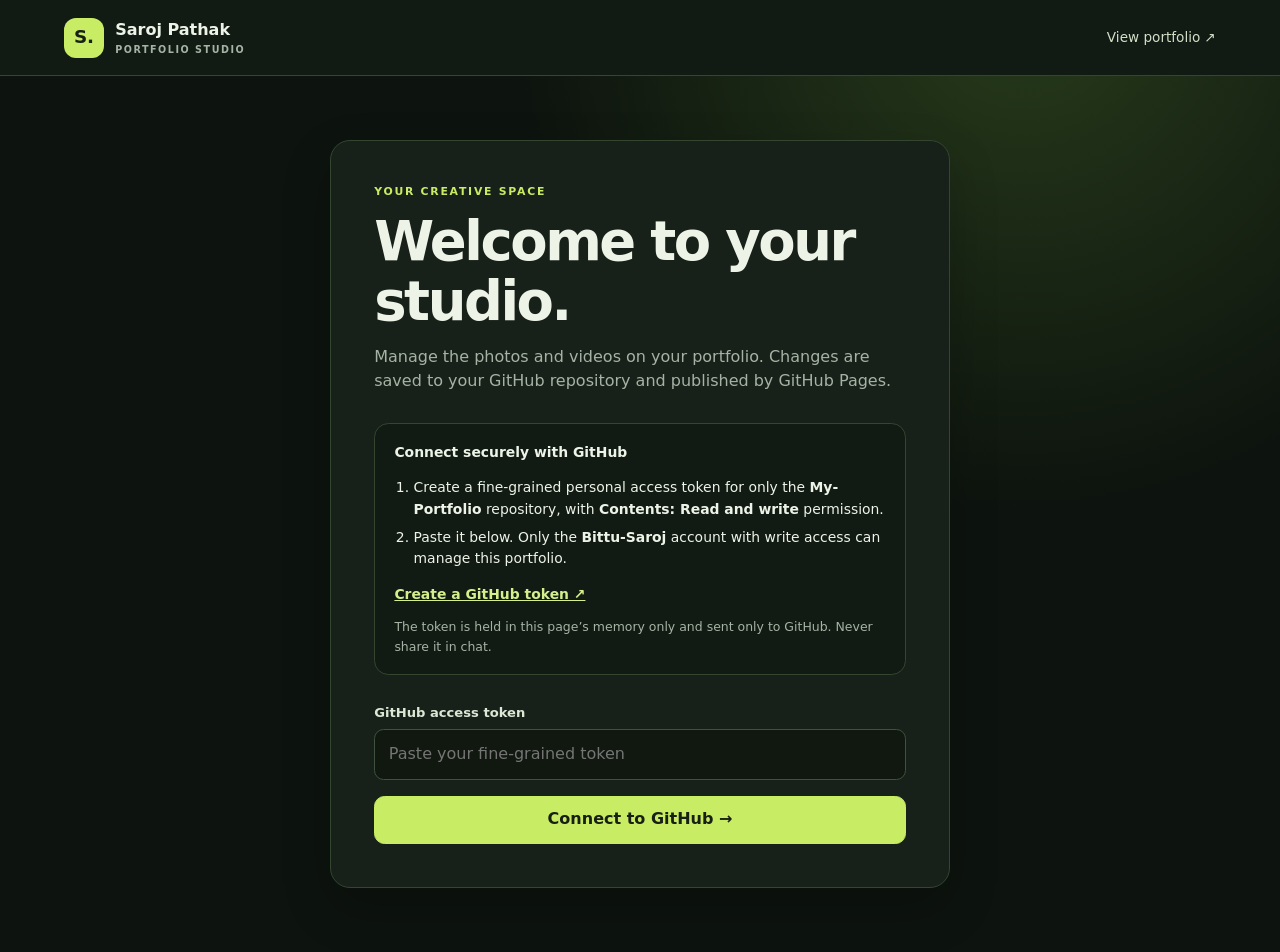
==== studio/index.html @ dd6562a3 "Add GitHub-backed portfolio studio" ====
<!doctype html>
<html lang="en">
<head>
  <meta charset="utf-8">
  <meta name="viewport" content="width=device-width, initial-scale=1">
  <meta name="robots" content="noindex, nofollow">
  <meta http-equiv="Content-Security-Policy" content="default-src 'self'; script-src 'self'; style-src 'self'; img-src 'self' blob: data:; connect-src 'self' https://api.github.com; object-src 'none'; base-uri 'none'; form-action 'none'">
  <title>Portfolio Studio | Saroj Pathak</title>
  <link rel="stylesheet" href="studio.css">
  <script src="studio.js" defer></script>
</head>
<body>
  <header class="topbar"><a href="/" class="brand"><span class="brand-mark">S.</span><span>Saroj Pathak <small>PORTFOLIO STUDIO</small></span></a><div><a href="/" target="_blank" rel="noopener">View portfolio ↗</a><button id="sign-out" class="button subtle" type="button" hidden>Sign out</button></div></header>
  <main class="container">
    <div id="message" class="message" role="status" aria-live="polite" hidden></div>
    <section id="login" class="login-panel">
      <p class="eyebrow">YOUR CREATIVE SPACE</p><h1>Welcome to your studio.</h1>
      <p>Manage the photos and videos on your portfolio. Changes are saved to your GitHub repository and published by GitHub Pages.</p>
      <div class="instructions"><strong>Connect securely with GitHub</strong><ol><li>Create a fine-grained personal access token for only the <strong>My-Portfolio</strong> repository, with <strong>Contents: Read and write</strong> permission.</li><li>Paste it below. Only the <strong>Bittu-Saroj</strong> account with write access can manage this portfolio.</li></ol><a href="https://github.com/settings/personal-access-tokens/new?name=Portfolio%20Studio&amp;target_name=Bittu-Saroj&amp;contents=write" target="_blank" rel="noopener noreferrer">Create a GitHub token ↗</a><p>The token is held in this page’s memory only and sent only to GitHub. Never share it in chat.</p></div>
      <form id="login-form"><label for="token">GitHub access token</label><input id="token" type="password" autocomplete="off" required placeholder="Paste your fine-grained token"><button class="button primary" type="submit">Connect to GitHub →</button></form>
    </section>
    <section id="workspace" hidden>
      <div class="workspace-heading"><div><p class="eyebrow">PORTFOLIO STUDIO</p><h1>Your work, your way.</h1><p>Add and manage media without editing code. Publishing may take a few minutes.</p></div><span id="account" class="account"></span></div>
      <div class="workspace-grid">
        <section class="panel collection"><div class="panel-heading"><div><h2>Your collection</h2><p>Manage the work visitors see.</p></div><button class="button primary" id="new-item" type="button">＋ Add new</button></div>
          <div class="tabs" role="tablist" aria-label="Media type"><button id="photos-tab" type="button" role="tab" aria-selected="true" aria-controls="list">Photos</button><button id="videos-tab" type="button" role="tab" aria-selected="false" aria-controls="list">Videos</button></div>
          <p id="item-count" class="muted" aria-live="polite"></p><div id="list" class="item-list" role="tabpanel"></div>
        </section>
        <section id="editor" class="panel editor" hidden><div class="panel-heading"><div><h2 id="editor-title">Add photo</h2><p>Choose a file and add the details.</p></div><button id="cancel" class="button subtle" type="button">Cancel</button></div>
          <form id="editor-form"><label for="title">Title</label><input id="title" maxlength="140" required>
            <div id="photo-fields"><label for="category">Category</label><select id="category"><option>Portrait</option><option>Landscape</option><option>Events</option><option>Product</option><option>Photography</option></select><label for="alt">Image description</label><input id="alt" maxlength="200" placeholder="Describe the photo for accessibility"></div>
            <div id="video-fields" hidden><label for="description">Description</label><textarea id="description" rows="4" maxlength="2000"></textarea><label for="video-url">Video link (optional)</label><input id="video-url" type="url" placeholder="https://..." maxlength="2048"><label id="clear-video-label" class="check-label" hidden><input id="clear-video" type="checkbox"> Remove the current uploaded video</label></div>
            <label id="file-label" for="media-file">Photo file</label><input id="media-file" type="file"><p id="file-hint" class="hint"></p>
            <div class="form-actions"><button id="save" type="submit" class="button primary">Save and publish</button></div>
          </form>
        </section>
      </div>
      <p class="workspace-note">Removing an item hides it from the website. Uploaded files remain in the repository so you can recover them.</p>
    </section>
  </main>
</body></html>
---- studio/studio.css ----
:root{font-family:Inter,system-ui,sans-serif;color:#edf3e7;background:#0d130e;line-height:1.55;font-synthesis:none;--muted:#a6b3a4;--surface:#182119;--line:#344530;--accent:#c9ec65}*{box-sizing:border-box}body{margin:0;background:radial-gradient(circle at 80% 0,#273b1b 0,transparent 32rem),#0d130e}a{color:inherit}button,input,select,textarea{font:inherit}button{cursor:pointer}button:disabled{opacity:.5;cursor:wait}[hidden]{display:none!important}:focus-visible{outline:3px solid var(--accent);outline-offset:3px}.topbar{display:flex;align-items:center;justify-content:space-between;gap:1rem;padding:1.1rem clamp(1rem,5vw,4rem);border-bottom:1px solid var(--line);background:#111a13}.topbar>div{display:flex;align-items:center;gap:1rem}.topbar>div>a{font-size:.85rem;color:#d2dfc7;text-decoration:none}.brand{display:flex;align-items:center;gap:.7rem;font-weight:800;text-decoration:none}.brand small{display:block;color:var(--muted);font-size:.6rem;letter-spacing:.16em}.brand-mark{display:grid;place-items:center;width:2.5rem;height:2.5rem;border-radius:.75rem;background:#c9ec65;color:#172013;font-size:1.15rem}.container{width:min(100% - 2rem,1200px);margin:0 auto;padding:clamp(2rem,5vw,4.5rem) 0}.eyebrow{font-size:.68rem;color:var(--accent);letter-spacing:.16em;font-weight:800}h1,h2,p{margin-top:0}h1{font-size:clamp(2rem,5vw,3.4rem);line-height:1.1;letter-spacing:-.045em;margin-bottom:.8rem}h2{font-size:1.2rem;margin-bottom:.25rem;letter-spacing:-.02em}.login-panel{max-width:620px;margin:0 auto;padding:clamp(1.4rem,4vw,2.7rem);background:var(--surface);border:1px solid var(--line);border-radius:1.25rem;box-shadow:0 20px 50px #0003}.login-panel>p:not(.eyebrow),.workspace-heading p:not(.eyebrow),.panel-heading p,.muted,.hint,.workspace-note{color:var(--muted)}.instructions{margin:1.8rem 0;padding:1.1rem 1.2rem;border:1px solid var(--line);border-radius:.9rem;background:#121b13;font-size:.87rem}.instructions ol{padding-left:1.2rem}.instructions li{margin:.4rem 0}.instructions a{color:#d4ef8c;font-weight:700}.instructions p{color:var(--muted);font-size:.78rem;margin:.75rem 0 0}.button{display:inline-flex;align-items:center;justify-content:center;min-height:2.8rem;padding:.65rem 1rem;border:1px solid var(--line);border-radius:.65rem;background:transparent;color:#e8f1e2;font-weight:700}.button.primary{background:var(--accent);border-color:var(--accent);color:#172013}.button.primary:hover{background:#dbf78f}.button.subtle:hover{background:#293728}label{display:block;margin:.95rem 0 .35rem;color:#dce7d5;font-size:.82rem;font-weight:700}input,select,textarea{width:100%;padding:.75rem .85rem;border:1px solid #40513d;border-radius:.6rem;background:#101810;color:#f2f6ee}input[type=file]{font-size:.83rem}.check-label{display:flex;align-items:center;gap:.55rem}.check-label input{width:auto;accent-color:var(--accent)}textarea{resize:vertical}.login-panel form .button{width:100%;margin-top:1rem}.workspace-heading{display:flex;justify-content:space-between;align-items:flex-end;gap:1rem;margin-bottom:1.8rem}.account{padding:.4rem .75rem;border:1px solid var(--line);border-radius:99px;color:#d4ef8c;font-size:.8rem}.workspace-grid{display:grid;grid-template-columns:minmax(0,1fr) minmax(300px,.8fr);gap:1rem;align-items:start}.workspace-grid:has(.editor[hidden]){grid-template-columns:1fr}.panel{padding:clamp(1.1rem,2.5vw,1.7rem);background:var(--surface);border:1px solid var(--line);border-radius:1.15rem}.panel-heading{display:flex;justify-content:space-between;align-items:flex-start;gap:1rem}.panel-heading p{font-size:.85rem;margin:0}.tabs{display:flex;gap:.5rem;margin:1.5rem 0 1rem;padding-bottom:.8rem;border-bottom:1px solid var(--line)}.tabs button{padding:.55rem .85rem;border:0;border-radius:99px;color:var(--muted);background:transparent;font-weight:700}.tabs button[aria-selected=true]{background:#354a2b;color:#e6f8c7}.item-list{display:grid;gap:.7rem}.item{display:flex;align-items:center;gap:.85rem;min-width:0;padding:.8rem;border:1px solid var(--line);border-radius:.85rem;background:#121a13}.item-thumb{display:grid;place-items:center;flex:0 0 4rem;width:4rem;height:4rem;overflow:hidden;border-radius:.55rem;background:#263428;color:#c9ec65}.item-thumb img{width:100%;height:100%;object-fit:cover}.item-copy{min-width:0;flex:1}.item-copy strong{display:block;overflow-wrap:anywhere}.item-copy small{color:var(--muted)}.item-actions{display:flex;gap:.4rem;flex-wrap:wrap}.item-actions .button{min-height:2.35rem;padding:.4rem .65rem;font-size:.75rem}.item-actions .remove{color:#ffb9b9;border-color:#744849}.empty{padding:2rem;text-align:center;color:var(--muted);border:1px dashed var(--line);border-radius:.8rem}.hint{font-size:.76rem}.form-actions{display:flex;justify-content:flex-end;margin-top:1.3rem}.message{margin-bottom:1rem;padding:.85rem 1rem;border:1px solid #577d42;border-radius:.75rem;background:#243d25;color:#ecffe0}.message.error{background:#3b2021;color:#ffd7d7;border-color:#8d5252}.workspace-note{font-size:.78rem;margin-top:1rem}@media(max-width:760px){.topbar{padding:.8rem 1rem}.topbar>div>a{display:none}.workspace-heading{align-items:flex-start;flex-direction:column}.workspace-grid{grid-template-columns:1fr}.item{align-items:flex-start;flex-wrap:wrap}.item-actions{width:100%;padding-left:4.85rem}.panel-heading{align-items:center}.panel-heading .button{font-size:.78rem}.container{padding-top:2rem}}
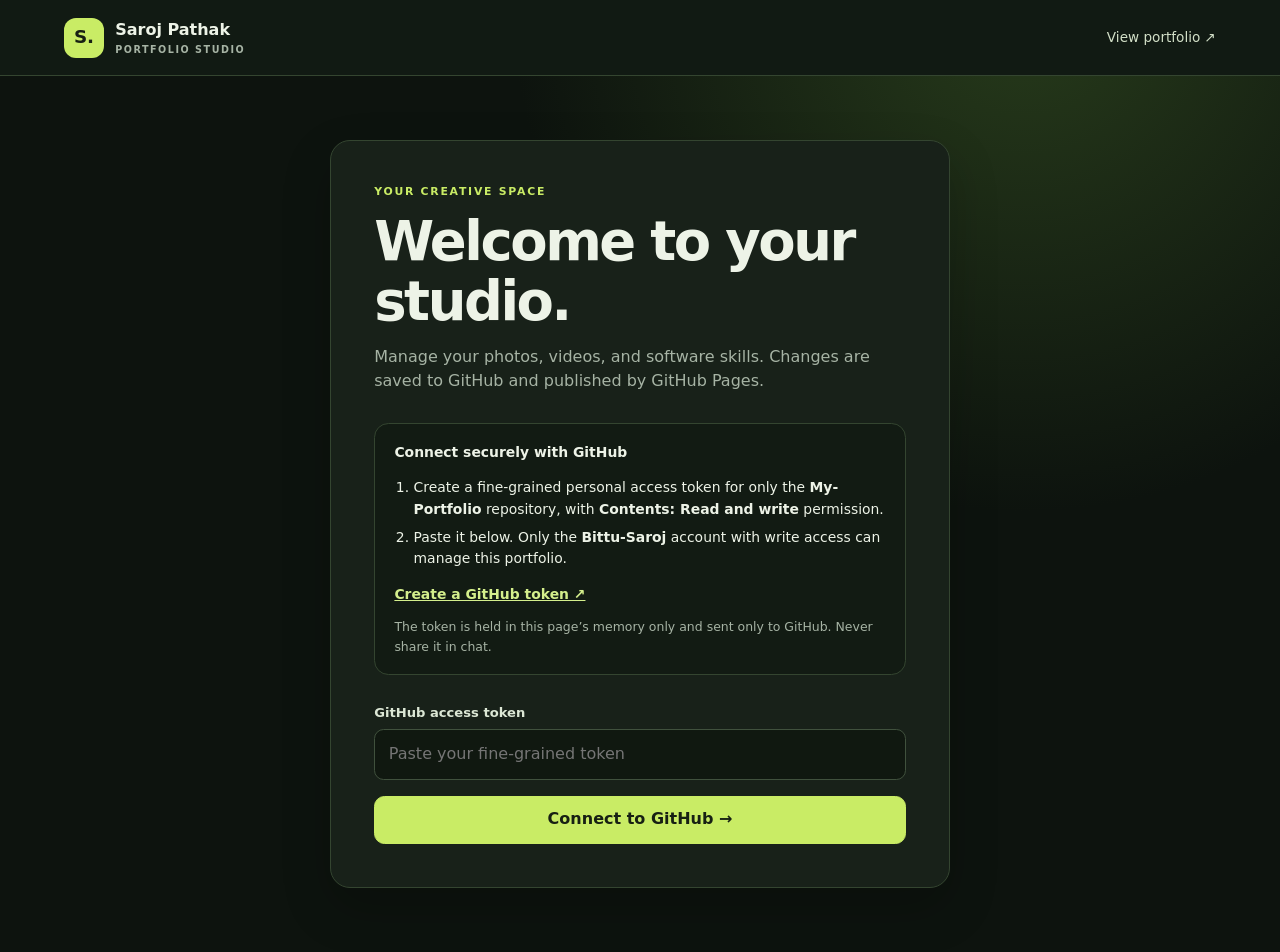
==== commit b6cde27d: "Manage software skills in portfolio studio" ====
--- a/studio/index.html
+++ b/studio/index.html
@@ -15,7 +15,7 @@
     <div id="message" class="message" role="status" aria-live="polite" hidden></div>
     <section id="login" class="login-panel">
       <p class="eyebrow">YOUR CREATIVE SPACE</p><h1>Welcome to your studio.</h1>
-      <p>Manage the photos and videos on your portfolio. Changes are saved to your GitHub repository and published by GitHub Pages.</p>
+      <p>Manage your photos, videos, and software skills. Changes are saved to GitHub and published by GitHub Pages.</p>
       <div class="instructions"><strong>Connect securely with GitHub</strong><ol><li>Create a fine-grained personal access token for only the <strong>My-Portfolio</strong> repository, with <strong>Contents: Read and write</strong> permission.</li><li>Paste it below. Only the <strong>Bittu-Saroj</strong> account with write access can manage this portfolio.</li></ol><a href="https://github.com/settings/personal-access-tokens/new?name=Portfolio%20Studio&amp;target_name=Bittu-Saroj&amp;contents=write" target="_blank" rel="noopener noreferrer">Create a GitHub token ↗</a><p>The token is held in this page’s memory only and sent only to GitHub. Never share it in chat.</p></div>
       <form id="login-form"><label for="token">GitHub access token</label><input id="token" type="password" autocomplete="off" required placeholder="Paste your fine-grained token"><button class="button primary" type="submit">Connect to GitHub →</button></form>
     </section>
@@ -23,13 +23,14 @@
       <div class="workspace-heading"><div><p class="eyebrow">PORTFOLIO STUDIO</p><h1>Your work, your way.</h1><p>Add and manage media without editing code. Publishing may take a few minutes.</p></div><span id="account" class="account"></span></div>
       <div class="workspace-grid">
         <section class="panel collection"><div class="panel-heading"><div><h2>Your collection</h2><p>Manage the work visitors see.</p></div><button class="button primary" id="new-item" type="button">＋ Add new</button></div>
-          <div class="tabs" role="tablist" aria-label="Media type"><button id="photos-tab" type="button" role="tab" aria-selected="true" aria-controls="list">Photos</button><button id="videos-tab" type="button" role="tab" aria-selected="false" aria-controls="list">Videos</button></div>
+          <div class="tabs" role="tablist" aria-label="Collection type"><button id="photos-tab" type="button" role="tab" aria-selected="true" aria-controls="list">Photos</button><button id="videos-tab" type="button" role="tab" aria-selected="false" aria-controls="list">Videos</button><button id="tools-tab" type="button" role="tab" aria-selected="false" aria-controls="list">Software &amp; Technology</button></div>
           <p id="item-count" class="muted" aria-live="polite"></p><div id="list" class="item-list" role="tabpanel"></div>
         </section>
         <section id="editor" class="panel editor" hidden><div class="panel-heading"><div><h2 id="editor-title">Add photo</h2><p>Choose a file and add the details.</p></div><button id="cancel" class="button subtle" type="button">Cancel</button></div>
           <form id="editor-form"><label for="title">Title</label><input id="title" maxlength="140" required>
             <div id="photo-fields"><label for="category">Category</label><select id="category"><option>Portrait</option><option>Landscape</option><option>Events</option><option>Product</option><option>Photography</option></select><label for="alt">Image description</label><input id="alt" maxlength="200" placeholder="Describe the photo for accessibility"></div>
             <div id="video-fields" hidden><label for="description">Description</label><textarea id="description" rows="4" maxlength="2000"></textarea><label for="video-url">Video link (optional)</label><input id="video-url" type="url" placeholder="https://..." maxlength="2048"><label id="clear-video-label" class="check-label" hidden><input id="clear-video" type="checkbox"> Remove the current uploaded video</label></div>
+            <div id="tool-fields" hidden><label for="tool-description">Description</label><input id="tool-description" maxlength="200" placeholder="For example, photo editing and compositing"></div>
             <label id="file-label" for="media-file">Photo file</label><input id="media-file" type="file"><p id="file-hint" class="hint"></p>
             <div class="form-actions"><button id="save" type="submit" class="button primary">Save and publish</button></div>
           </form>
